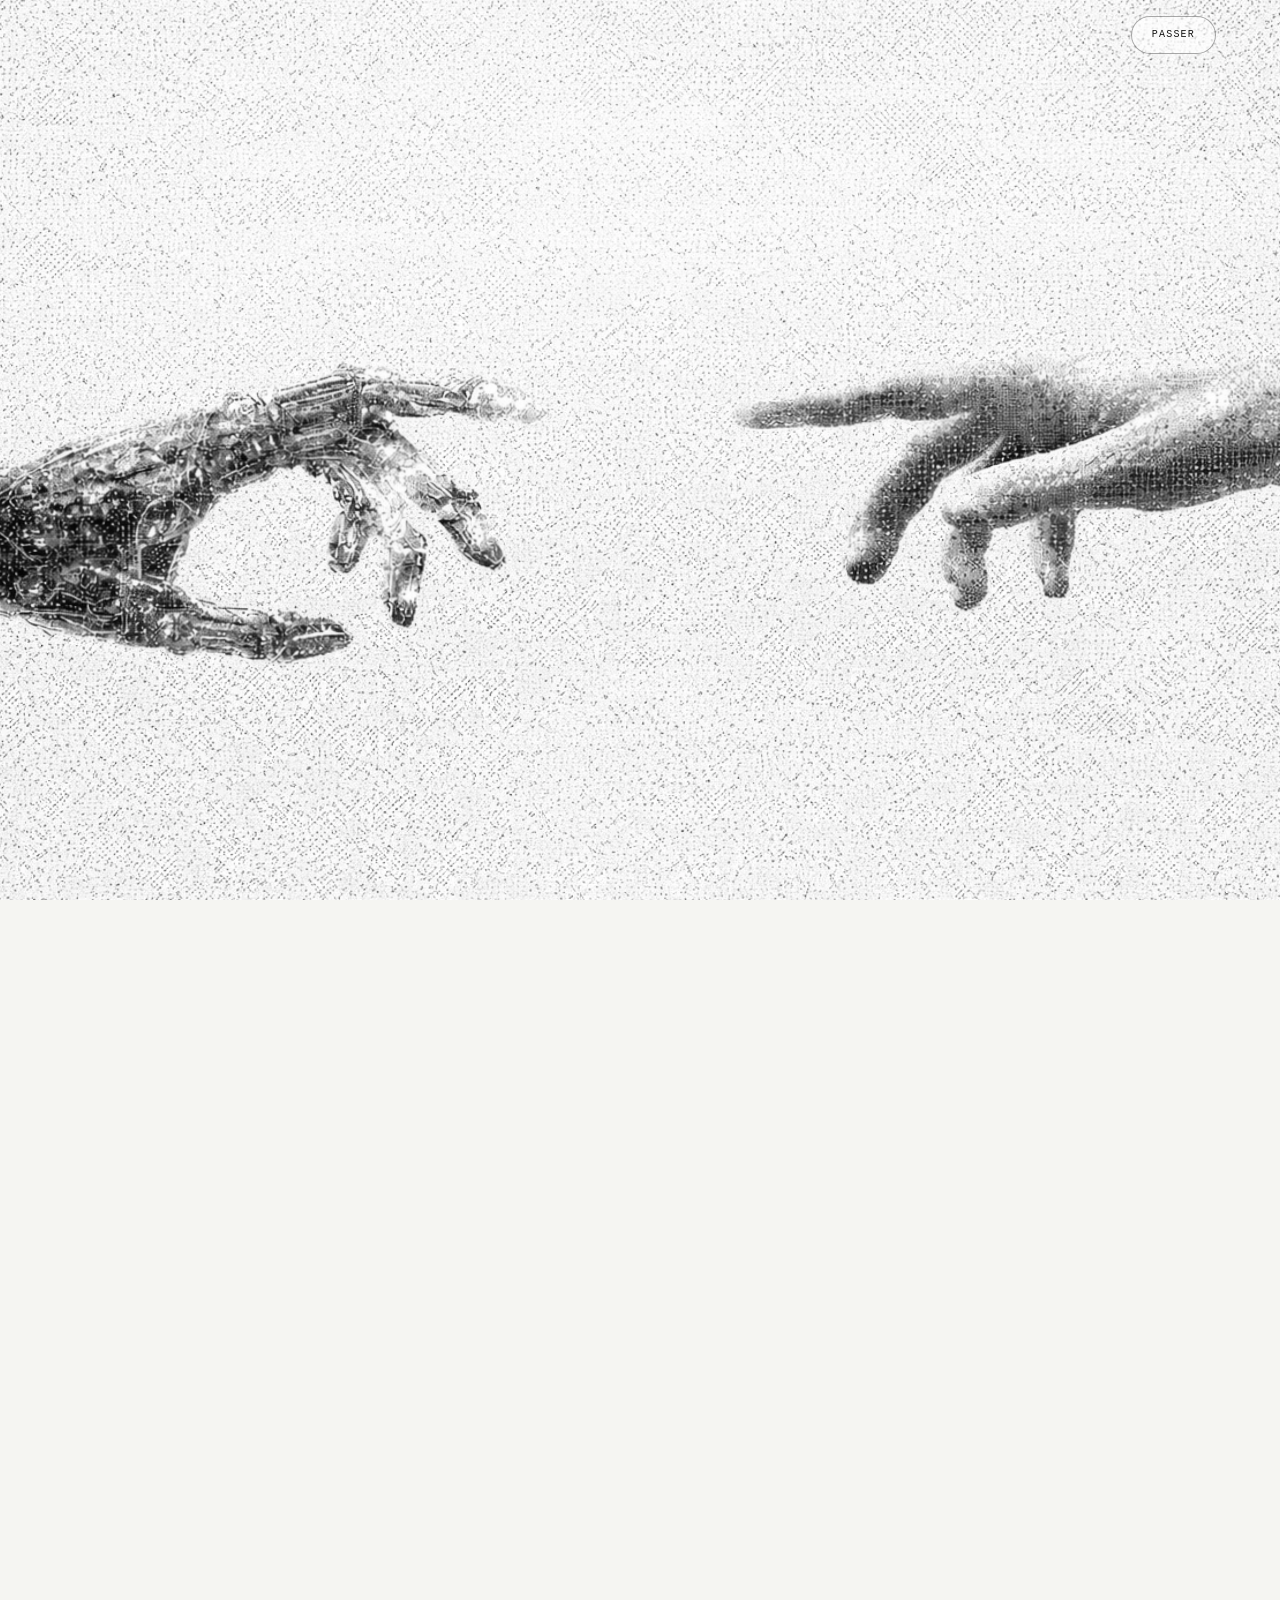
==== claude-preview/index.html @ b2e6b690 "Publie les sources du portfolio Traversée Site en ligne sur adamzou.fr : Traversée, maquette Atelier" ====
<!doctype html>
<html lang="fr">
<head>
<meta charset="utf-8">
<meta name="viewport" content="width=device-width, initial-scale=1, viewport-fit=cover">
<title>adam. — Orchestration d’agents IA & automatisation</title>
<meta name="description" content="Adam Zouaoui. Des POCs pour explorer, connecter et automatiser : orchestration d’agents IA, outils et validation humaine.">
<meta name="theme-color" content="#f4f4f1">
<script>try{if(!sessionStorage.getItem('az-intro-seen')||new URLSearchParams(location.search).get('intro')==='1')document.documentElement.classList.add('intro-running')}catch(e){document.documentElement.classList.add('intro-running')}</script>
<link rel="preload" as="font" type="font/ttf" href="assets/fonts/dm-sans.ttf" crossorigin>
<link rel="preload" as="image" href="assets/background.webp">
<link rel="preload" as="image" href="assets/hand-robot.webp">
<link rel="preload" as="image" href="assets/hand-human.webp">
<link rel="stylesheet" href="css/atelier.css">
</head>
<body class="atelier-home">
<a class="skip-link" href="#contenu">Aller au contenu</a>
<div class="grain-bg" aria-hidden="true"><img src="assets/background.webp" alt="" draggable="false"></div>
<div class="portfolio">
<header class="site-header"><div class="header-inner">
<a class="brand" href="index.html" aria-label="Adam, accueil">adam.</a>
<nav class="main-nav" aria-label="Navigation principale"><a href="#projets">Les POCs</a><a href="about.html">À propos</a><a href="contact.html">Contact<img class="icon" src="assets/icons/arrow-up-right.svg" alt=""></a></nav>
</div></header>
<main id="contenu" class="home-shell">
<section class="hero" aria-labelledby="portfolio-title">
<p class="eyebrow hero-reveal">Orchestration d’agents IA & automatisation</p>
<h1 id="portfolio-title" class="hero-reveal" tabindex="-1"><span>Du besoin au système</span> <span>qui agit.</span></h1>
<p class="hero-lead hero-reveal">Des POCs pour explorer, connecter et automatiser.</p>
<a class="button hero-reveal" href="#projets">Explorer les projets<img class="icon" src="assets/icons/arrow-down.svg" alt=""></a>
</section>
<section class="orchestration" aria-labelledby="flow-title" data-flow>
<div class="flow-heading"><div><p class="eyebrow">Dans les coulisses d’un POC</p><h2 id="flow-title">Pennyworth</h2></div><p class="flow-caption">D’une demande à une action concrète,<br>avec un contrôle humain.</p></div>
<div class="flow-layout">
<div class="flow-request"><span class="eyebrow">La demande</span><p>« Préparer<br>un onboarding »</p><span class="request-caption">Un exemple de parcours</span></div>
<div class="flow-chain" role="group" aria-label="Étapes du parcours illustratif"><button class="flow-step" data-flow-step="0" aria-pressed="true"><span class="step-icon"><img class="icon" src="assets/icons/note.svg" alt=""></span><span class="step-label">Demande</span><span class="step-number" aria-hidden="true">01</span></button>
<span class="flow-link" data-flow-link aria-hidden="true"><img class="icon" src="assets/icons/arrow-right.svg" alt=""></span><button class="flow-step" data-flow-step="1" aria-pressed="false"><span class="step-icon"><img class="icon" src="assets/icons/tree-structure.svg" alt=""></span><span class="step-label">Plan</span><span class="step-number" aria-hidden="true">02</span></button>
<span class="flow-link" data-flow-link aria-hidden="true"><img class="icon" src="assets/icons/arrow-right.svg" alt=""></span><button class="flow-step flow-step--human" data-flow-step="2" aria-pressed="false"><span class="step-icon"><img class="icon" src="assets/icons/user.svg" alt=""></span><span class="step-label">Validation<br>humaine</span><span class="step-number" aria-hidden="true">03</span></button>
<span class="flow-link" data-flow-link aria-hidden="true"><img class="icon" src="assets/icons/arrow-right.svg" alt=""></span><button class="flow-step" data-flow-step="3" aria-pressed="false"><span class="step-icon"><img class="icon" src="assets/icons/gear-six.svg" alt=""></span><span class="step-label">Action</span><span class="step-number" aria-hidden="true">04</span></button>
<span class="flow-link" data-flow-link aria-hidden="true"><img class="icon" src="assets/icons/arrow-right.svg" alt=""></span><button class="flow-step" data-flow-step="4" aria-pressed="false"><span class="step-icon"><img class="icon" src="assets/icons/notebook.svg" alt=""></span><span class="step-label">Journal</span><span class="step-number" aria-hidden="true">05</span></button></div>
</div>
<div class="flow-bottom"><div class="flow-explanation" aria-live="polite" aria-atomic="true"><p class="eyebrow" data-flow-status>Parcours illustratif</p><p data-flow-description>Une demande donne le point de départ.</p></div><div class="flow-controls">
<button class="flow-play" data-flow-play data-flow-play-icon="assets/icons/play.svg" data-flow-pause-icon="assets/icons/pause.svg" data-flow-check-icon="assets/icons/check.svg" data-flow-replay-icon="assets/icons/arrow-counter-clockwise.svg"><img class="icon" src="assets/icons/play.svg" alt=""><span data-flow-play-label>Lancer le parcours</span></button>
<button class="icon-button" data-flow-restart aria-label="Recommencer le parcours" title="Recommencer le parcours"><img class="icon" src="assets/icons/arrow-counter-clockwise.svg" alt=""></button>
</div></div>
<a class="text-link flow-more" href="#pennyworth" data-open-project="pennyworth">Voir le fonctionnement<img class="icon" src="assets/icons/arrow-right.svg" alt=""></a>
</section>
<section class="projects" id="projets" aria-labelledby="projects-title">
<div class="section-heading"><p class="eyebrow">Expériences choisies</p><h2 id="projects-title">Une idée, mise à l’épreuve.</h2><p>Le problème. Les choix. Ce que le POC permet vraiment.</p></div>
<div class="project-list"><details class="project" id="pennyworth">
<summary><span class="project-number">01</span><h3>Pennyworth</h3><p>Planifier et faire approuver des actions.</p><span class="project-arrow"><img class="icon" src="assets/icons/arrow-right.svg" alt=""></span></summary>
<div class="project-body"><div class="project-inner">
<div class="dossier-top"><span class="eyebrow">Orchestration · Validation humaine</span><span class="dossier-note">POC en équipe</span></div>
<h4>Un agent propose.<br>Une personne décide.</h4><div class="dossier-grid">
<div><h5>Le besoin</h5><p>Passer d’une demande en langage naturel à des actions compréhensibles, sans laisser un agent agir sans contrôle.</p><h5>Mon rôle</h5><p>Planification, interface, intégration et travail sur la résilience et l’évaluation. L’exécution a été développée avec Souf.</p></div>
<div><h5>Le fonctionnement</h5><p>Une boucle modèle–outils construit le plan. Les actions proposées sont enregistrées, soumises à validation, puis exécutées avec leurs traces.</p><h5>Le périmètre</h5><p>GitHub est l’intégration externe documentée. Les fonctions email et calendrier préparent des fichiers, sans envoi réel. Le POC reste limité à un opérateur.</p></div></div>
<div class="dossier-end"><span>Planification / Outils / Validation / Traces</span><button class="text-link" data-close-project>Refermer le dossier<img class="icon" src="assets/icons/arrow-right.svg" alt=""></button></div>
</div></div></details>
<details class="project" id="lockin">
<summary><span class="project-number">02</span><h3>Lockin</h3><p>Encadrer une veille automatisée.</p><span class="project-arrow"><img class="icon" src="assets/icons/arrow-right.svg" alt=""></span></summary>
<div class="project-body"><div class="project-inner">
<div class="dossier-top"><span class="eyebrow">Veille agentique · Sources & budgets</span><span class="dossier-note">POC en équipe</span></div>
<h4>Explorer des sources.<br>Garder un cadre.</h4><div class="dossier-grid">
<div><h5>Le besoin</h5><p>Confier une mission de veille à un agent tout en gardant une lecture claire de ses recherches et des ressources consommées.</p><h5>Mon rôle</h5><p>Architecture, boucle agentique, fiabilité, API et intégration. Panaki a travaillé sur l’interface et les parcours.</p></div>
<div><h5>Le fonctionnement</h5><p>L’agent recherche, lit et conserve ses résultats. Les budgets sont imposés côté serveur ; un journal persistant expose les étapes. Les citations sont confrontées aux extraits lus.</p><h5>Le périmètre</h5><p>Une seule mission active. Pas de reprise autonome après un arrêt brutal, ni de garantie d’exhaustivité ou de vérité. Une source reste à examiner.</p></div></div>
<div class="dossier-end"><span>Recherche / Lecture / Budgets / Journal</span><button class="text-link" data-close-project>Refermer le dossier<img class="icon" src="assets/icons/arrow-right.svg" alt=""></button></div>
</div></div></details>
<details class="project" id="peercheck">
<summary><span class="project-number">03</span><h3>PeerCheck</h3><p>Relier un dépôt à un retour IA.</p><span class="project-arrow"><img class="icon" src="assets/icons/arrow-right.svg" alt=""></span></summary>
<div class="project-body"><div class="project-inner">
<div class="dossier-top"><span class="eyebrow">Intégration API · Retour pédagogique</span><span class="dossier-note">Projet personnel</span></div>
<h4>Un dépôt à lire.<br>Un retour pour avancer.</h4><div class="dossier-grid">
<div><h5>Le besoin</h5><p>Obtenir un retour structuré sur un exercice Holberton prévu en auto-validation : comprendre ce qui fonctionne et ce qui mérite encore du travail.</p><h5>Mon rôle</h5><p>Conception et réalisation du parcours, de la sélection du dépôt à la restitution progressive du retour.</p></div>
<div><h5>Le fonctionnement</h5><p>Le workflow lit le dépôt GitHub, filtre les fichiers et vérifie le périmètre avant de demander une revue à Claude. Le retour est diffusé progressivement.</p><h5>Le périmètre</h5><p>Un workflow assisté par IA sur des exercices ciblés, pas un système autonome multi-agents. Le retour ne remplace pas une validation pédagogique.</p></div></div>
<div class="dossier-end"><a class="text-link" href="https://peercheck.adamzou.fr" target="_blank" rel="noopener">Ouvrir PeerCheck<img class="icon" src="assets/icons/arrow-up-right.svg" alt=""></a><button class="text-link" data-close-project>Refermer le dossier<img class="icon" src="assets/icons/arrow-right.svg" alt=""></button></div>
</div></div></details></div>
</section>
<section class="conversation"><p class="eyebrow">La suite commence par une discussion</p><h2>Une idée à explorer ?</h2><a class="text-link" href="contact.html">Parlons-en<img class="icon" src="assets/icons/arrow-up-right.svg" alt=""></a></section>
</main>
<footer class="site-footer"><div class="footer-inner"><p>Adam Zouaoui · Toulouse</p><nav aria-label="Pied de page"><a href="about.html">À propos</a><a href="contact.html">Contact</a><button class="replay text-link" hidden>Rejouer l’intro<img class="icon" src="assets/icons/arrow-counter-clockwise.svg" alt=""></button><a href="index.html?intro=1&amp;duree=11200">Intro au ralenti</a></nav><span>© 2026</span></div></footer>
</div>
<div class="intro" aria-hidden="true"><img class="intro__hand intro__hand--robot" src="assets/hand-robot.webp" alt="" draggable="false"><img class="intro__hand intro__hand--human" src="assets/hand-human.webp" alt="" draggable="false"></div>
<canvas class="intro__light" aria-hidden="true"></canvas><button class="intro__skip" type="button" hidden>Passer</button>
<script src="js/intro.js"></script><script type="module" src="js/atelier.js"></script>
</body></html>
---- claude-preview/css/atelier.css ----
@font-face{font-family:"DM Sans";src:url("../assets/fonts/dm-sans.ttf") format("truetype");font-style:normal;font-weight:100 1000;font-display:swap}
:root{--paper:#f5f5f2;--ink:#141413;--muted:#5e5e5a;--line:#c5c5c0;--gutter:clamp(24px,5vw,76px);--wide:1344px;--ease:cubic-bezier(.22,.75,.22,1);--mono:ui-monospace,"SFMono-Regular",Menlo,monospace}
*{box-sizing:border-box}
html{scroll-behavior:smooth;scroll-padding-top:112px;background:var(--paper);color:var(--ink);-webkit-text-size-adjust:100%}
body{margin:0;font:400 16px/1.6 "DM Sans","Helvetica Neue",sans-serif;-webkit-font-smoothing:antialiased;overflow-x:clip}
img{display:block;max-width:100%}button,input{font:inherit}button,a{-webkit-tap-highlight-color:transparent}button{color:inherit}a{color:inherit;text-decoration:none}button{cursor:pointer}button:disabled{cursor:default}::selection{background:#20201e;color:#fff}[hidden]{display:none!important}:focus-visible{outline:2px solid var(--ink);outline-offset:6px}button:focus:not(:focus-visible),h1:focus:not(:focus-visible){outline:none}
.icon{width:20px;height:20px;flex:none}.eyebrow,.page-eyebrow{font:400 10px/1.5 var(--mono);letter-spacing:.2em;text-transform:uppercase;color:var(--muted);margin:0}
.grain-bg{position:fixed;inset:0;z-index:-1;overflow:hidden;pointer-events:none;background:var(--paper)}
.grain-bg img{position:absolute;left:0;top:0;max-width:none;opacity:0;transition:opacity 500ms ease;user-select:none}
.grain-bg.is-loaded img{opacity:1}.grain-bg::after{content:"";position:absolute;inset:0;background:radial-gradient(ellipse at 50% 24%,#fffffff0 0%,#f6f6f4cc 55%,#e7e7e2a3 100%);opacity:1;transition:opacity 1000ms ease}
html.intro-running .grain-bg::after{opacity:0}
body:not(.atelier-home) .grain-bg img{width:100%;height:100%;object-fit:cover;opacity:1}
.portfolio{position:relative;transition:opacity 450ms ease}
html.intro-running .portfolio,html.intro-leaving-portfolio .portfolio{opacity:0}
html.intro-running,html.intro-running body{overflow:hidden}
html.intro-leaving-portfolio .portfolio{transition-duration:380ms}
.skip-link{position:fixed;top:-100px;left:24px;padding:12px 20px;background:var(--ink);color:white;z-index:100}.skip-link:focus{top:12px}
.site-header{position:relative;z-index:5}
.header-inner{max-width:calc(var(--wide) + 2 * var(--gutter));margin:auto;padding:26px var(--gutter);min-height:96px;display:flex;align-items:center;justify-content:space-between;gap:24px}
.brand{font-size:34px;line-height:1;font-weight:750;letter-spacing:-2.4px}
.main-nav{display:flex;gap:34px;align-items:center;font-size:13px}
.main-nav a{display:flex;align-items:center;gap:8px;position:relative;padding-block:8px}
.main-nav a::after{content:"";height:1px;background:currentColor;position:absolute;bottom:3px;left:0;right:0;transform:scaleX(0);transform-origin:left;transition:transform 250ms var(--ease)}
.main-nav a:hover::after,.main-nav [aria-current=page]::after{transform:scaleX(1)}
.main-nav .icon{width:15px;height:15px}
.home-shell{max-width:calc(var(--wide) + 2 * var(--gutter));margin:auto;padding-inline:var(--gutter)}
.hero{text-align:center;padding:42px 0 58px}
.hero h1{font-size:clamp(54px,6.6vw,96px);font-weight:760;line-height:.98;letter-spacing:-.062em;margin:22px auto 22px;max-width:1120px;text-wrap:balance}
.hero-lead{font-size:18px;color:var(--muted);margin:0;text-wrap:balance}
.hero h1>span{display:block}
.button{display:inline-flex;align-items:center;justify-content:space-between;gap:44px;padding:15px 24px;background:var(--ink);color:#fff;min-height:52px;font-size:14px;transition:background 200ms,transform 250ms var(--ease)}
.button .icon{filter:invert(1);width:18px;height:18px}
.button:hover{background:#353533;transform:translateY(-2px)}.hero .button{margin-top:27px}
.orchestration{position:relative;padding:27px 0 33px;border-top:1px solid var(--line);border-bottom:1px solid var(--line)}
.flow-heading{display:flex;justify-content:space-between;align-items:center;gap:24px}
.flow-heading h2{font-size:34px;letter-spacing:-1.7px;line-height:1.15;margin:8px 0 0;font-weight:700}
.flow-heading .eyebrow{font-size:9px;letter-spacing:.15em}
.flow-caption{font-size:12px;color:var(--muted);line-height:1.65;margin:0;max-width:270px}
.flow-layout{display:grid;grid-template-columns:210px 1fr;gap:40px;align-items:center;margin:35px 0 24px}
.flow-request{padding:3px 0 8px 18px;border-left:1px solid var(--line)}
.flow-request .eyebrow{font-size:8px}
.flow-request p{font-size:21px;letter-spacing:-.65px;line-height:1.22;margin:12px 0;font-weight:500}
.request-caption{font-size:10px;color:var(--muted)}
.flow-chain{display:grid;grid-template-columns:repeat(4,minmax(72px,1fr) minmax(22px,.5fr)) minmax(72px,1fr);align-items:start}
.flow-step{appearance:none;background:none;border:0;padding:0;display:flex;flex-direction:column;align-items:center;text-align:center;min-width:0}
.step-icon{width:72px;height:72px;border:1px solid #777772;border-radius:50%;display:grid;place-items:center;background:#ffffff26;transition:background 400ms var(--ease),transform 500ms var(--ease),border-color 400ms,box-shadow 400ms}
.step-icon img{width:30px;height:30px;transition:filter 250ms}
.step-label{font-size:12px;line-height:1.35;font-weight:500;min-height:33px;margin-top:12px}
.step-number{font:9px/1 var(--mono);color:#72726d;margin-top:8px;transition:color 300ms}
.flow-step:hover .step-icon{transform:translateY(-4px);border-color:var(--ink)}
.flow-step.is-active .step-icon{background:var(--ink);border-color:var(--ink);transform:translateY(-4px)}
.flow-step.is-active .step-icon img{filter:invert(1)}
.flow-step.is-active .step-label{font-weight:700}
.flow-step.is-complete .step-icon{border-color:var(--ink);background:#fff9}
[data-flow-state=awaiting] .flow-step--human .step-icon{box-shadow:0 0 0 8px #14141308,0 0 0 16px #14141303}
.flow-link{--progress:0;position:relative;margin:35px 9px 0;height:1px;background:#0002}
.flow-link::before{content:"";position:absolute;inset:0;background:var(--ink);transform:scaleX(var(--progress));transform-origin:left}
.flow-link img{position:absolute;width:14px;height:14px;right:-7px;top:-6.5px;opacity:calc(.22 + var(--progress) * .78)}
.flow-bottom{display:flex;justify-content:space-between;gap:32px;align-items:center;margin-left:250px;min-height:61px}
.flow-explanation .eyebrow{font-size:8px;letter-spacing:.12em}
.flow-explanation>p:last-child{font-size:12px;line-height:1.5;margin:7px 0 0;max-width:56ch;min-height:36px;color:#50504d}
.flow-controls{display:flex;align-items:center;gap:10px;flex:none}
.flow-play,.icon-button{background:transparent;border:1px solid #ababA5;min-height:40px;display:inline-flex;align-items:center;justify-content:center;gap:8px;padding:9px 14px;border-radius:2px;font-size:11px;transition:background 220ms,border-color 220ms}
.flow-play:hover,.icon-button:hover{background:#fff9;border-color:var(--ink)}
.flow-play .icon,.icon-button .icon{width:14px;height:14px}.icon-button{width:40px;padding:9px}
[data-flow-state=awaiting] .flow-play{background:var(--ink);color:#fff;border-color:var(--ink)}
[data-flow-state=awaiting] .flow-play img{filter:invert(1)}
.text-link{display:inline-flex;align-items:center;gap:20px;font-size:14px;border:0;background:none;padding:5px 0;text-decoration:underline;text-decoration-thickness:1px;text-underline-offset:6px;transition:gap 250ms var(--ease)}
.text-link:hover{gap:28px}.text-link .icon{width:18px;height:18px}.flow-more{margin-top:12px;font-size:12px}
.projects{padding-top:70px;scroll-margin-top:0}
.section-heading{text-align:center;margin:0 auto 36px}.section-heading h2{font-size:clamp(30px,3vw,42px);line-height:1.2;letter-spacing:-1.8px;margin:14px 0 10px;font-weight:650}.section-heading>p:last-child{font-size:14px;color:var(--muted);margin:0}
.project{border-top:1px solid var(--line);scroll-margin-top:26px}.project:last-child{border-bottom:1px solid var(--line)}
.project summary{position:relative;list-style:none;cursor:pointer;display:grid;grid-template-columns:78px minmax(220px,1fr) minmax(230px,1fr) 46px;gap:18px;align-items:center;min-height:115px;padding:22px 0}
.project summary::-webkit-details-marker{display:none}
.project-number{font-size:35px;line-height:1;color:#8a8a84;font-weight:300;letter-spacing:-2px}
.project h3{font-weight:710;font-size:clamp(33px,4.2vw,58px);line-height:1.1;letter-spacing:-.055em;margin:0;transition:transform 400ms var(--ease)}
.project summary>p{font-size:16px;color:#50504c;line-height:1.45;margin:0}
.project-arrow{display:grid;place-items:center;width:46px;height:46px;border:1px solid transparent;border-radius:50%;transition:background 300ms,transform 450ms var(--ease)}
.project-arrow .icon{width:30px;height:30px;transition:filter 250ms}
.project summary:hover .project-arrow,.project[open] .project-arrow{background:var(--ink)}
.project summary:hover .project-arrow img,.project[open] .project-arrow img{filter:invert(1)}
.project[open] .project-arrow{transform:rotate(-90deg)}
.project summary:hover h3,.project[open] h3{transform:translateX(8px)}
.project-body{overflow:hidden}
.project-inner{padding:24px 0 38px 96px}
.dossier-top{display:flex;justify-content:space-between;gap:20px}.dossier-note{font-size:11px;color:var(--muted)}
.project h4{font-size:clamp(30px,3.4vw,48px);letter-spacing:-.05em;line-height:1.08;font-weight:550;margin:27px 0 34px}
.dossier-grid{display:grid;grid-template-columns:1fr 1fr;gap:8vw}.dossier-grid h5{font-size:13px;font-weight:650;margin:0 0 9px}.dossier-grid p{font-size:14px;line-height:1.7;color:var(--muted);max-width:56ch;margin:0 0 27px}
.dossier-end{display:flex;align-items:center;justify-content:space-between;gap:24px;border-top:1px solid #0002;padding-top:18px;font:10px/1.6 var(--mono);color:var(--muted)}.dossier-end .text-link{font-family:"DM Sans",sans-serif;font-size:12px}
.conversation{text-align:center;padding:112px 0 100px}.conversation h2{font-size:clamp(34px,4.3vw,62px);font-weight:600;letter-spacing:-.05em;margin:16px 0 14px;line-height:1.2}.conversation .text-link{font-size:17px}
.site-footer{position:relative;border-top:1px solid var(--line)}
.footer-inner{max-width:calc(var(--wide) + 2 * var(--gutter));padding:26px var(--gutter);margin:auto;display:flex;justify-content:space-between;align-items:center;gap:24px;font-size:11px;color:var(--muted)}
.footer-inner p{margin:0}.footer-inner nav{display:flex;gap:24px;align-items:center}.footer-inner a:hover{text-decoration:underline}.footer-inner .text-link{font-size:11px}.footer-inner .icon{width:14px;height:14px}
.page-shell{position:relative;max-width:1160px;min-height:calc(100vh - 210px);margin:auto;padding:64px var(--gutter) 110px}
.page-head{text-align:center;max-width:970px;margin:0 auto 70px}
.page-heading{font-size:clamp(45px,6vw,80px);font-weight:680;letter-spacing:-.055em;line-height:1.03;margin:22px 0}
.page-lead{max-width:700px;font-size:18px;color:var(--muted);margin:0 auto;line-height:1.6;text-wrap:balance}
.content-columns{display:grid;grid-template-columns:1fr 1fr;gap:64px;border-top:1px solid var(--line);padding-top:38px}
.text-block h2{font-size:24px;font-weight:600;letter-spacing:-.7px;line-height:1.2;margin:0 0 20px}
.text-block p,.text-block li{font-size:15px;color:var(--muted);line-height:1.75}
.text-block p{margin:0 0 20px}.text-block .page-eyebrow{font-size:10px;margin-bottom:14px}.text-block a:not(.text-link){text-decoration:underline;text-underline-offset:4px}
.contact-address{display:inline-flex;align-items:center;gap:8px;font-size:clamp(20px,2.5vw,30px);letter-spacing:-.04em;margin-bottom:12px}
.contact-links{list-style:none;padding:0;margin:20px 0;display:flex;flex-wrap:wrap;gap:25px}
.intro{position:fixed;inset:0;z-index:30;overflow:hidden;pointer-events:none;opacity:0}
.intro__hand{position:absolute;max-width:none;will-change:transform;user-select:none;-webkit-user-drag:none}
.intro__light{position:fixed;inset:0;width:100%;height:100%;z-index:31;pointer-events:none}
.intro__skip{position:fixed;z-index:32;top:max(16px,env(safe-area-inset-top,0px));right:var(--gutter);font:10px/1 var(--mono);text-transform:uppercase;letter-spacing:.12em;border:1px solid #0005;background:#fff9;border-radius:30px;padding:13px 20px;transition:opacity 300ms}
.intro__skip.is-leaving{opacity:0;pointer-events:none}
.footer-inner nav{flex-wrap:wrap}
.motion-ready .hero-reveal{opacity:0;transform:translateY(20px)}
.motion-ready.is-revealed .hero-reveal{opacity:1;transform:none;transition:opacity 850ms var(--ease),transform 1000ms var(--ease)}
.motion-ready.is-revealed .hero-reveal:nth-child(2){transition-delay:80ms}.motion-ready.is-revealed .hero-reveal:nth-child(3){transition-delay:160ms}.motion-ready.is-revealed .hero-reveal:nth-child(4){transition-delay:240ms}
@media(min-width:1600px){.hero{padding-top:62px;padding-bottom:70px}}
@media(max-width:1100px){.flow-layout{grid-template-columns:165px 1fr;gap:20px}.flow-bottom{margin-left:185px}.step-icon{width:62px;height:62px}.flow-link{margin-top:30px}.flow-chain{grid-template-columns:repeat(4,minmax(60px,1fr) minmax(15px,.4fr)) minmax(60px,1fr)}.project summary{grid-template-columns:60px minmax(200px,1fr) minmax(210px,1fr) 42px}.project-inner{padding-left:78px}.flow-caption{font-size:11px}.flow-controls{gap:7px}.flow-play{padding-inline:9px}.flow-bottom{gap:15px}}
@media(max-width:800px){.header-inner{min-height:88px;padding-block:25px}.brand{font-size:31px}.main-nav{gap:21px;font-size:12px}.hero{padding:44px 0 44px}.hero h1{font-size:clamp(48px,8vw,66px);letter-spacing:-.06em}.hero .eyebrow{font-size:8px;letter-spacing:.15em}.hero-lead{font-size:16px}.flow-layout{grid-template-columns:1fr;gap:26px;margin-top:26px}.flow-request{display:flex;align-items:center;gap:20px;border:0;padding:0}.flow-request p{font-size:16px;margin:0}.flow-request br{display:none}.flow-request .request-caption{display:none}.flow-chain{width:100%;max-width:690px;margin:auto}.step-icon{width:65px;height:65px}.flow-link{margin-top:32px}.flow-bottom{margin:24px 0 0}.project summary{grid-template-columns:40px 1fr 40px;gap:16px;padding:22px 0}.project summary>p{grid-column:2;grid-row:2;font-size:14px;margin-top:-8px}.project-arrow{grid-column:3;grid-row:1/3;width:40px;height:40px}.project-number{font-size:27px}.project-inner{padding-left:56px}.dossier-grid{gap:30px}.project h4{font-size:36px}.content-columns{gap:32px}.footer-inner{flex-wrap:wrap}.footer-inner nav{gap:18px}.projects{padding-top:58px}}
@media(max-width:540px){:root{--gutter:22px}.header-inner{gap:10px;min-height:82px}.main-nav{gap:17px;font-size:11px}.main-nav .icon{display:none}.brand{font-size:30px}.hero{padding-top:34px;padding-bottom:44px}.hero h1{font-size:49px;line-height:1.01;margin-top:18px}.hero h1 br{display:none}.hero .eyebrow{font-size:8px;max-width:270px;line-height:1.7;margin:auto}.hero-lead{font-size:15px;max-width:270px;margin:auto}.hero .button{margin-top:24px;font-size:13px;min-height:48px;padding:13px 20px;gap:32px}.flow-heading{align-items:flex-start;gap:15px}.flow-heading h2{font-size:29px}.flow-heading .eyebrow{font-size:7px;max-width:160px}.flow-caption{font-size:10px;max-width:130px;line-height:1.6}.flow-caption br{display:none}.flow-request{gap:14px}.flow-request p{font-size:15px}.flow-request .eyebrow{font-size:7px}.flow-layout{margin-top:27px;gap:29px}.flow-chain{grid-template-columns:repeat(4,minmax(42px,1fr) minmax(7px,.25fr)) minmax(42px,1fr)}.step-icon{width:49px;height:49px}.step-icon img{width:23px;height:23px}.step-label{font-size:9px;min-height:26px;margin-top:12px}.step-number{font-size:7px;margin-top:7px}.flow-link{margin:24px 4px 0}.flow-link img{width:11px;height:11px;top:-5px;right:-5px}.flow-bottom{align-items:flex-start;flex-direction:column;gap:13px;margin-top:22px}.flow-explanation>p:last-child{font-size:11px;max-width:42ch;min-height:33px}.flow-explanation .eyebrow{font-size:7px}.flow-controls{width:100%;justify-content:flex-end}.flow-play{font-size:10px}.flow-more{margin-top:9px}.orchestration{padding-top:24px;padding-bottom:24px}.section-heading h2{font-size:31px;letter-spacing:-1.5px;max-width:280px;margin:12px auto}.section-heading>p:last-child{font-size:12px;max-width:245px;margin:auto}.section-heading .eyebrow{font-size:8px}.project h3{font-size:36px}.project summary{column-gap:10px;min-height:101px;grid-template-columns:30px 1fr 32px}.project summary>p{font-size:11px}.project-number{font-size:23px}.project-arrow{width:32px;height:32px}.project-arrow .icon{width:24px;height:24px}.project-inner{padding:17px 0 27px 0}.dossier-top{align-items:start;gap:12px}.dossier-top .eyebrow{font-size:8px;max-width:200px}.dossier-note{font-size:9px;white-space:nowrap}.project h4{font-size:34px;margin:23px 0 27px}.dossier-grid{grid-template-columns:1fr;gap:0}.dossier-grid p{font-size:13px}.dossier-grid h5{font-size:12px}.dossier-end{align-items:start;flex-direction:column;gap:15px;font-size:8px}.conversation{padding:78px 0 70px}.conversation .eyebrow{font-size:8px}.conversation h2{font-size:35px}.conversation .text-link{font-size:15px}.footer-inner{padding-block:23px;font-size:10px;row-gap:16px}.footer-inner nav{order:3;width:100%;justify-content:space-between;gap:10px}.footer-inner .text-link{font-size:10px}.page-shell{padding-top:42px;padding-bottom:70px}.page-head{margin-bottom:42px}.page-heading{font-size:49px}.page-lead{font-size:16px}.content-columns{grid-template-columns:1fr;gap:32px;padding-top:30px}.text-block p{font-size:14px}.text-block h2{font-size:23px}}
@media(max-width:359px){:root{--gutter:17px}.hero h1{font-size:43px}.main-nav{gap:12px}.step-icon{width:43px;height:43px}.flow-link{margin-top:21px}.project h3{font-size:32px}}
@media(max-width:540px){.hero h1>span{display:inline}.hero h1{letter-spacing:-.05em;word-spacing:.035em}.step-label{font-size:10px;min-height:28px}.flow-explanation>p:last-child{font-size:12px}}
@media(prefers-reduced-motion:reduce){html{scroll-behavior:auto}*,*::before,*::after{animation:none!important;transition-duration:.01ms!important;transition-delay:0ms!important}.motion-ready .hero-reveal{opacity:1;transform:none}.flow-step:hover .step-icon,.flow-step.is-active .step-icon,.project summary:hover h3,.project[open] h3{transform:none}}
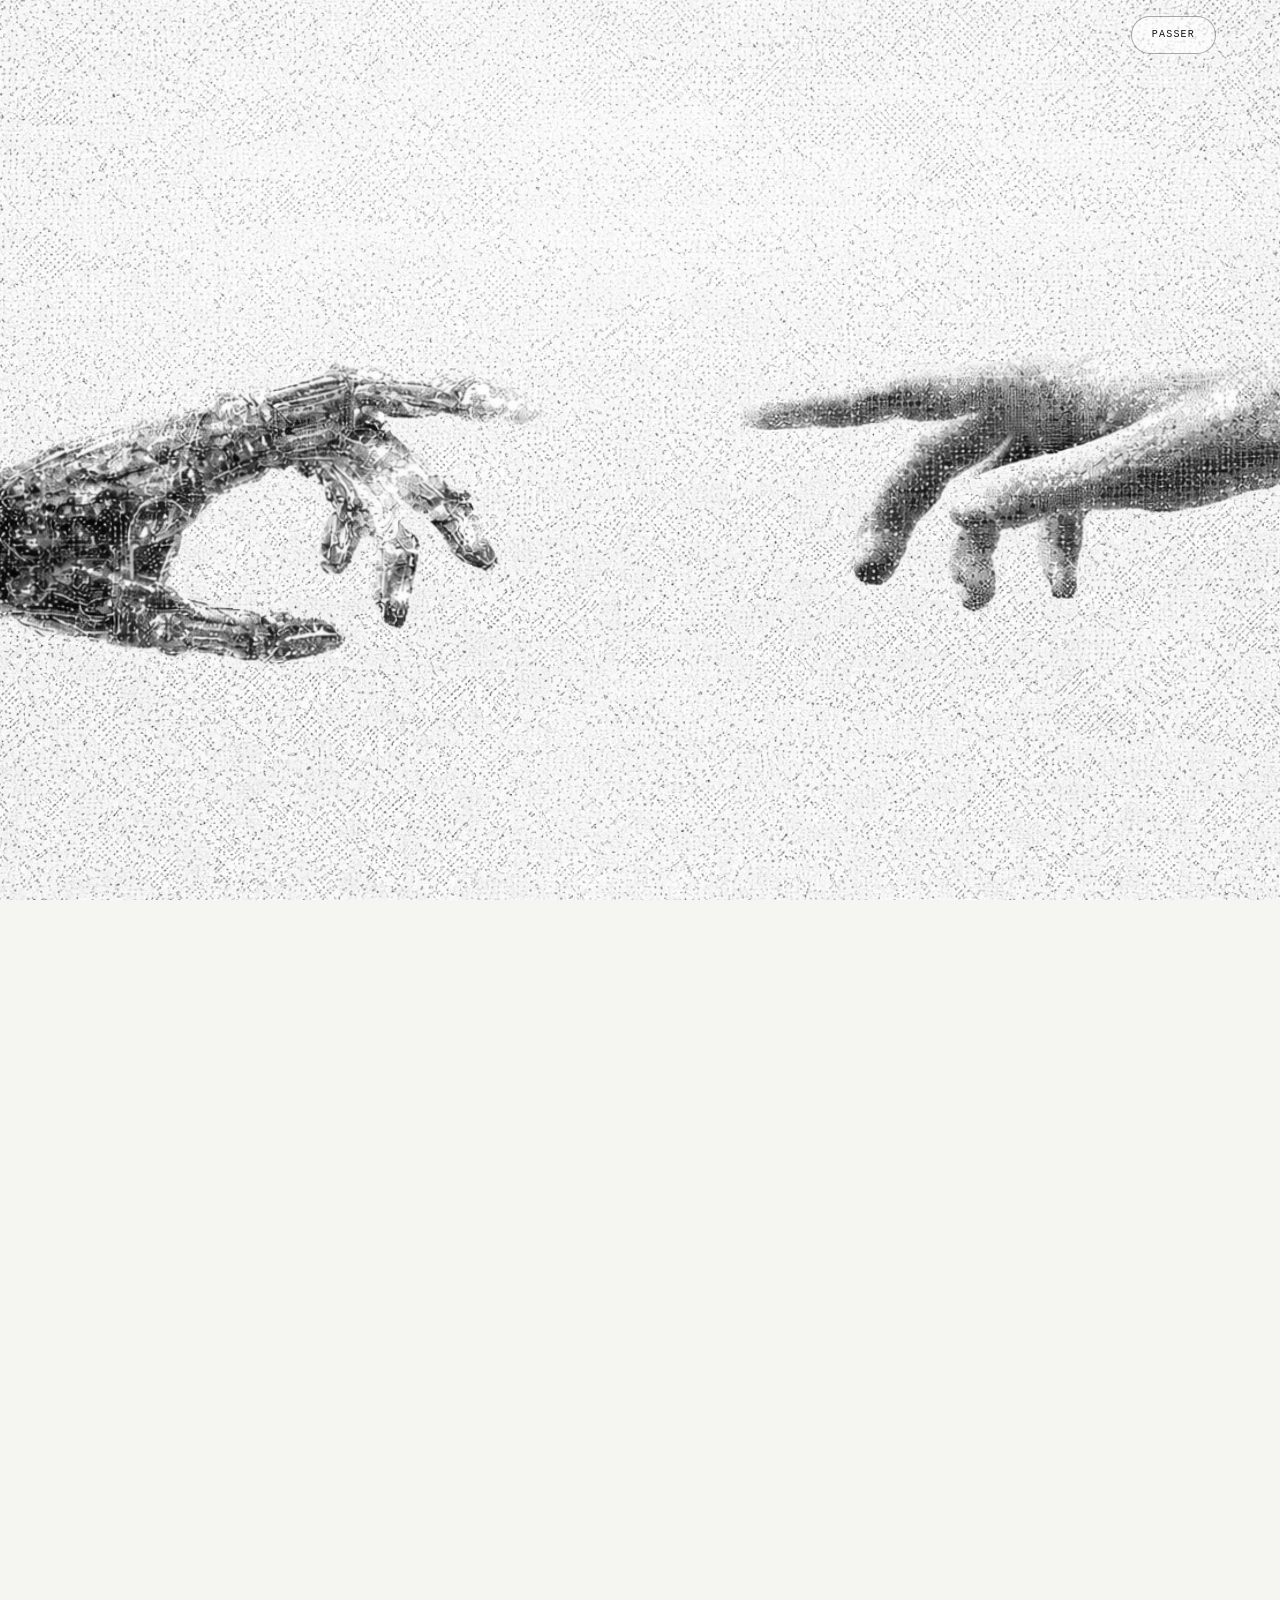
==== commit b269dc69: "Barre de navigation fixe, titres vers les démos et corrections d'accessibilité Retours de la classe " ====
--- a/claude-preview/index.html
+++ b/claude-preview/index.html
@@ -18,7 +18,7 @@
 <div class="grain-bg" aria-hidden="true"><img src="assets/background.webp" alt="" draggable="false"></div>
 <div class="portfolio">
 <header class="site-header"><div class="header-inner">
-<a class="brand" href="index.html" aria-label="Adam, accueil">adam.</a>
+<a class="brand" href="index.html" aria-label="adam. Accueil">adam.</a>
 <nav class="main-nav" aria-label="Navigation principale"><a href="#projets">Les POCs</a><a href="about.html">À propos</a><a href="contact.html">Contact<img class="icon" src="assets/icons/arrow-up-right.svg" alt=""></a></nav>
 </div></header>
 <main id="contenu" class="home-shell">
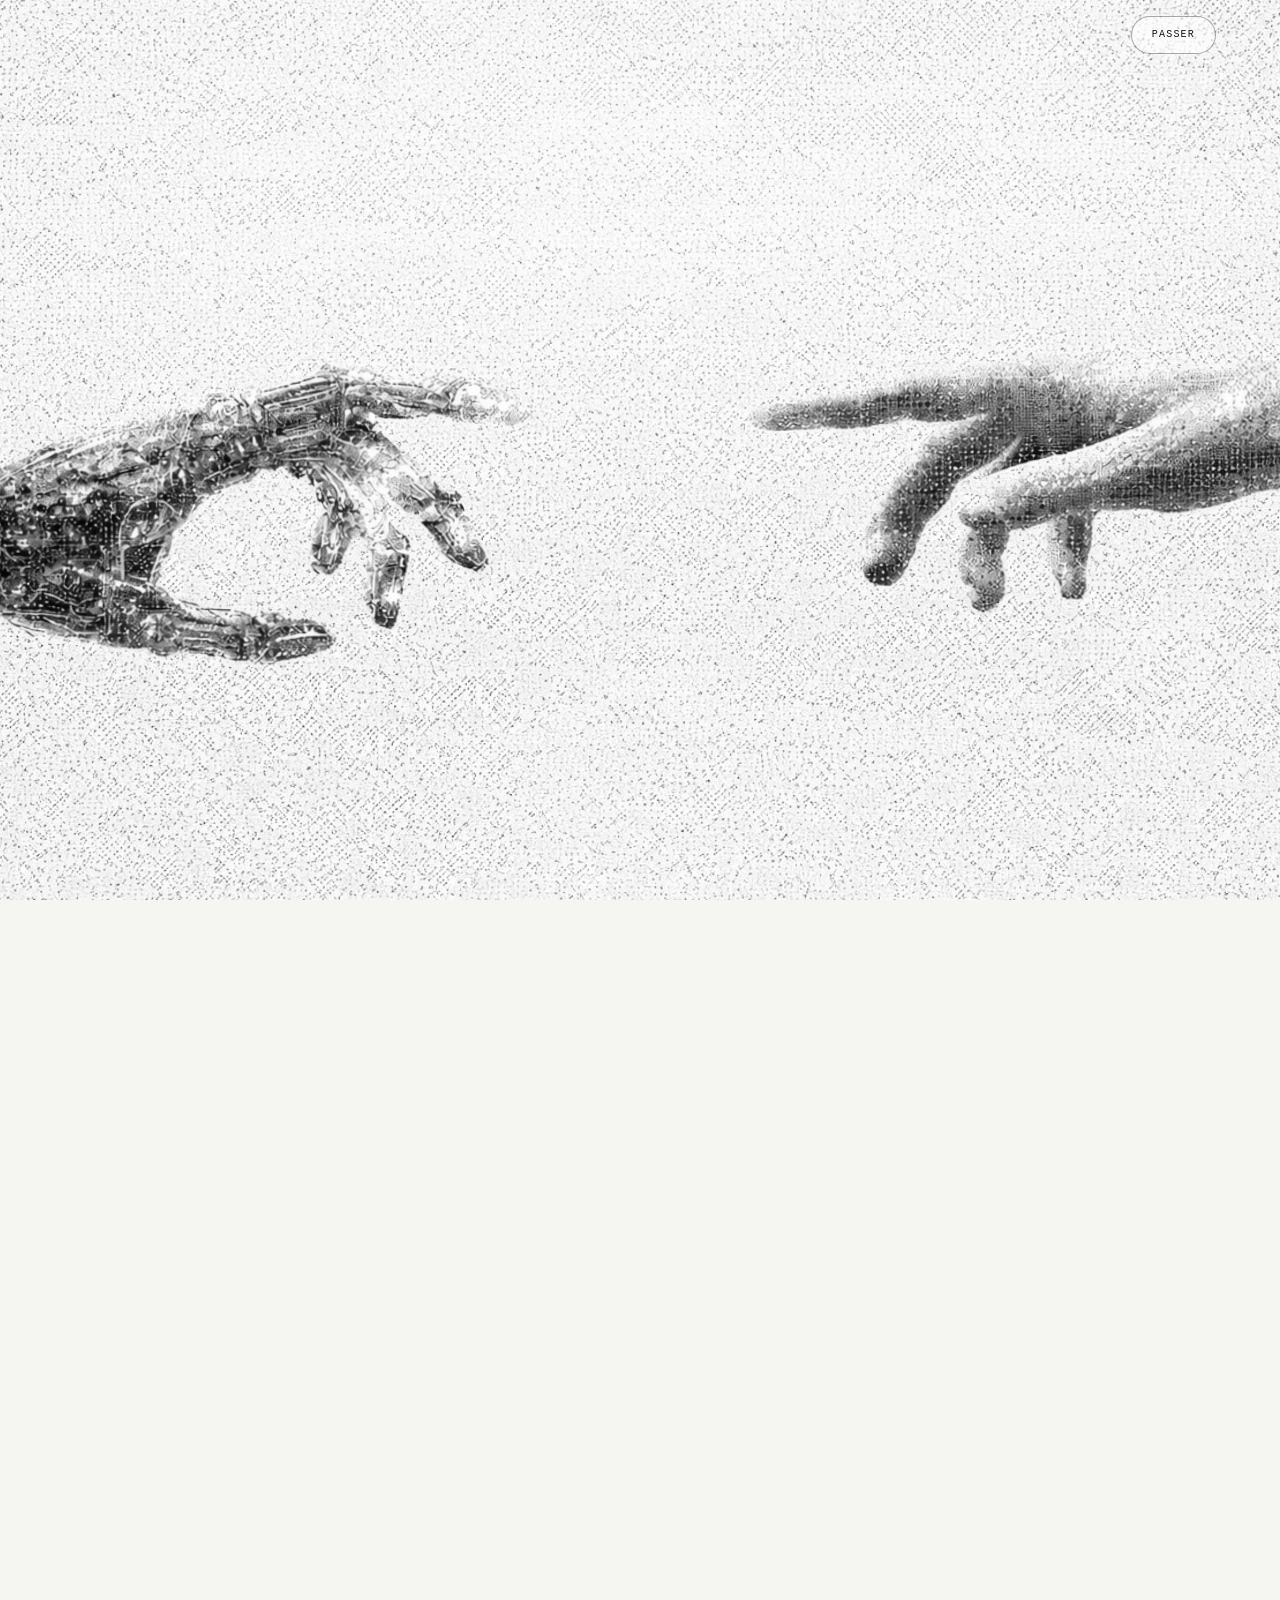
==== commit 26a73345: "Allège les pages : fond en WebP, polices en WOFF2, aperçu du CV en WebP Fond Traversée 2,5 Mo -> 293" ====
--- a/claude-preview/index.html
+++ b/claude-preview/index.html
@@ -7,7 +7,7 @@
 <meta name="description" content="Adam Zouaoui. Des POCs pour explorer, connecter et automatiser : orchestration d’agents IA, outils et validation humaine.">
 <meta name="theme-color" content="#f4f4f1">
 <script>try{if(!sessionStorage.getItem('az-intro-seen')||new URLSearchParams(location.search).get('intro')==='1')document.documentElement.classList.add('intro-running')}catch(e){document.documentElement.classList.add('intro-running')}</script>
-<link rel="preload" as="font" type="font/ttf" href="assets/fonts/dm-sans.ttf" crossorigin>
+<link rel="preload" as="font" type="font/woff2" href="assets/fonts/dm-sans.woff2" crossorigin>
 <link rel="preload" as="image" href="assets/background.webp">
 <link rel="preload" as="image" href="assets/hand-robot.webp">
 <link rel="preload" as="image" href="assets/hand-human.webp">
--- a/claude-preview/css/atelier.css
+++ b/claude-preview/css/atelier.css
@@ -1,4 +1,4 @@
-@font-face{font-family:"DM Sans";src:url("../assets/fonts/dm-sans.ttf") format("truetype");font-style:normal;font-weight:100 1000;font-display:swap}
+@font-face{font-family:"DM Sans";src:url("../assets/fonts/dm-sans.woff2") format("woff2");font-style:normal;font-weight:100 1000;font-display:swap}
 :root{--paper:#f5f5f2;--ink:#141413;--muted:#5e5e5a;--line:#c5c5c0;--gutter:clamp(24px,5vw,76px);--wide:1344px;--ease:cubic-bezier(.22,.75,.22,1);--mono:ui-monospace,"SFMono-Regular",Menlo,monospace}
 *{box-sizing:border-box}
 html{scroll-behavior:smooth;scroll-padding-top:112px;background:var(--paper);color:var(--ink);-webkit-text-size-adjust:100%}
